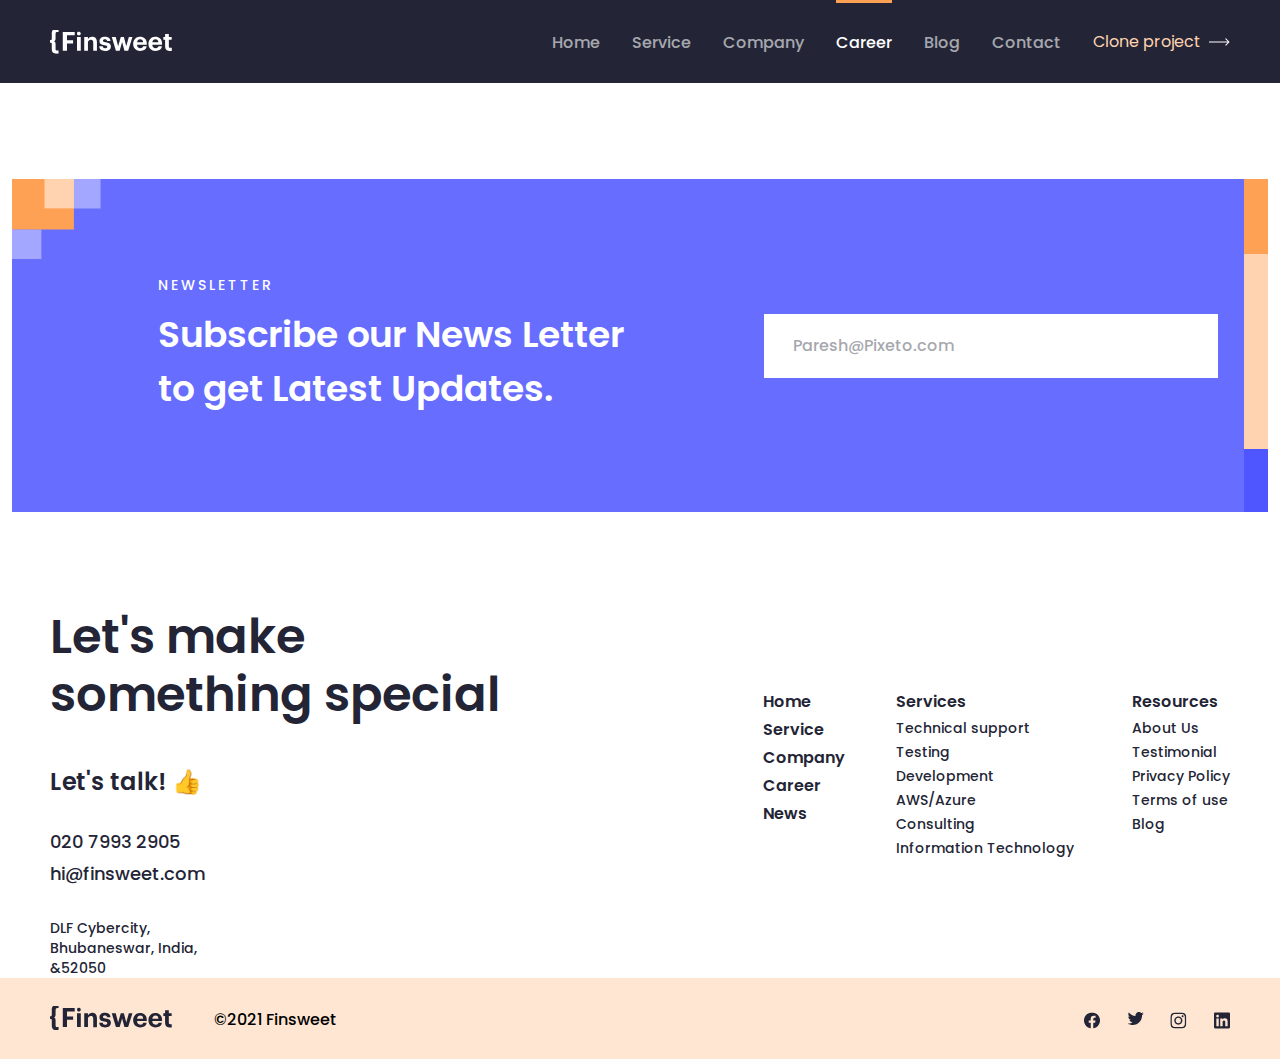
==== pages/career/career.html @ 82a8ecdd "first commit" ====
<!DOCTYPE html>
<html lang="en">
  <head>
    <meta charset="UTF-8" />
    <meta name="viewport" content="width=device-width, initial-scale=1.0" />
    <title>Agancy-Web-Site</title>
    <link rel="stylesheet" href="../../pages/career/career.css" />
  </head>
  <body>
    <!-- Header start -->
    <header class="header">
      <div class="header-container container">
        <a class="site-logo" href=".">
          <img src="../../images/Logo (2).svg" width="122" height="24" alt="" />
        </a>
        <nav class="sitenav">
          <ul class="sitenav-list">
            <li class="sitenav-item">
              <a class="sitenav-link" href="../../index.html">Home</a>
            </li>
            <li class="sitenav-item">
              <a class="sitenav-link" href="../../pages/services/service.html"
                >Service</a
              >
            </li>
            <li class="sitenav-item">
              <a class="sitenav-link" href="../../pages/company/company.html"
                >Company</a
              >
            </li>
            <li class="sitenav-item">
              <a id="active" class="sitenav-link" href="#">Career</a>
            </li>
            <li class="sitenav-item">
              <a class="sitenav-link" href="../../pages/block/block.html"
                >Blog</a
              >
            </li>
            <li class="sitenav-item">
              <a class="sitenav-link" href="../../pages/contact/contact.html"
                >Contact</a
              >
            </li>
          </ul>
        </nav>
        <a class="header-btn" href="">Clone project</a>
        <img class="header-btn-image" src="../../images/Icon.svg" alt="" />
      </div>
    </header>
    <!-- Header end -->

    <!-- Main start -->
    <main class="main"></main>

    <!-- Main end -->

    <!-- Footer start -->
    <footer class="footer">
      <div class="updates">
        <div class="updates-container container">
          <div class="updates-texts">
            <h3 class="updates__smalltitle">NEWSLETTER</h3>
            <h2 class="updates__title">
              Subscribe our News Letter to get Latest Updates.
            </h2>
          </div>
          <div class="updates-form-wrapper">
            <form class="updates-form">
              <div class="updates-form-control">
                <input
                  class="updates__input"
                  type="text"
                  placeholder="Paresh@Pixeto.com"
                />
              </div>
            </form>
          </div>
        </div>
      </div>

      <div class="navbar">
        <div class="container navbar-container">
          <div class="navbar-content">
            <h2 class="navbar-title">Let's make something special</h2>
            <h3 class="navbar-smalltitle">Let's talk! 👍</h3>
            <p class="navbar-contact">020 7993 2905</p>
            <p class="navbar-site">hi@finsweet.com</p>
            <p class="navbar-base">DLF Cybercity, Bhubaneswar, India, &52050</p>
          </div>

          <div class="navbar-info">
            <div class="navbar-home">
              <ul class="navbar-home-list">
                <li class="navbar-home-list-item">
                  <a href="" class="navbar-home-item-link">Home</a>
                </li>
                <li class="navbar-home-list-item">
                  <a href="#" class="navbar-home-item-link">Service</a>
                </li>
                <li class="navbar-home-list-item">
                  <a href="#" class="navbar-home-item-link">Company</a>
                </li>
                <li class="navbar-home-list-item">
                  <a href="#" class="navbar-home-item-link">Career </a>
                </li>
                <li class="navbar-home-list-item">
                  <a href="#" class="navbar-home-item-link">News</a>
                </li>
              </ul>
            </div>

            <div class="navbar-service">
              <ul class="service-list">
                <li class="service-item">
                  <a class="navbar-home-item-link" href="#"> Services </a>
                </li>
                <li class="service-item">
                  <a class="service-item-link" href="#">Technical support</a>
                </li>
                <li class="service-item">
                  <a class="service-item-link" href="#">Testing</a>
                </li>
                <li class="service-item">
                  <a class="service-item-link" href="#">Development</a>
                </li>
                <li class="service-item">
                  <a class="service-item-link" href="#">AWS/Azure </a>
                </li>
                <li class="service-item">
                  <a class="service-item-link" href="#">Consulting</a>
                </li>
                <li class="service-item">
                  <a class="service-item-link" href="#"
                    >Information Technology</a
                  >
                </li>
              </ul>
            </div>

            <div class="navbar-source">
              <ul class="source-list">
                <li class="source-item">
                  <a class="navbar-home-item-link" href="#">Resources</a>
                </li>
                <li class="source-item">
                  <a href="#" class="source-item-link"> About Us </a>
                </li>
                <li class="source-item">
                  <a href="#" class="source-item-link">Testimonial</a>
                </li>
                <li class="source-item">
                  <a href="#" class="source-item-link">Privacy Policy</a>
                </li>
                <li class="source-item">
                  <a href="#" class="source-item-link">Terms of use</a>
                </li>
                <li class="source-item">
                  <a href="#" class="source-item-link">Blog</a>
                </li>
              </ul>
            </div>
          </div>
        </div>
      </div>

      <section class="footer-p">
        <div class="footer-p-container container">
          <div class="footer-p-content">
            <a class="site-logo" href="#">
              <img
                class="footer-p-logo"
                src="../../images/black-logo.svg"
                alt="site-logo"
                width="122"
                height="24"
              />
            </a>
            <h3 class="footer-p-year">©2021 Finsweet</h3>
          </div>
          <div class="footer-p-network">
            <a class="footer-p-facebook" href="#">
              <img
                class="facebook-icon"
                src="../../images/Facebook.svg"
                alt=""
              />
            </a>
            <a class="footer-p-twitter" href="#">
              <img class="twitter-icon" src="../../images/Twitter.svg" alt="" />
            </a>
            <a class="footer-p-instagram" href="#">
              <img
                class="instagram-icon"
                src="../../images/Instagram.svg"
                alt=""
              />
            </a>
            <a class="footer-p-in" href="#">
              <img class="in-icon" src="../../images/Linkedin.svg" alt="" />
            </a>
          </div>
        </div>
      </section>
    </footer>
    <!-- Footer end -->
  </body>
</html>
---- pages/career/career.css ----
@import "../../css/global.css";

/* Global start */

* {
  margin: 0;
  padding: 0;
  box-sizing: border-box;
}

html {
  height: 100%;
  scroll-behavior: smooth;
}

a {
  display: inline-block;
  text-decoration: none;
}
ul,
ol {
  list-style: none;
}

img {
  display: flex;
  object-fit: cover;
}

h1 {
  margin: 0;
}

body {
  display: flex;
  flex-direction: column;
  height: 100%;
  font-family: "Poppins", sans-serif;
  font-weight: 400;
  font-size: 16px;
  line-height: 24px;
  color: #232536;
}

main {
  flex-grow: 1;
}

#active{
  border-top: 3px solid #ffa155;
  opacity: 1;
}


.container {
  width: 100%;
  max-width: 1380px;
  padding-left: 50px;
  padding-right: 50px;
  margin-left: auto;
  margin-right: auto;
}
/* Global end */

/* Header start */
.header {
  background-color: #232536;
}
.header-container {
  display: flex;
  align-items: center;
}

.site-logo {
  margin-right: auto;
}
.sitenav {
  margin-right: 32px;
}
.sitenav-list {
  display: flex;
  gap: 32px;
}

.sitenav-link {
  opacity: 60%;
  font-weight: 500;
  color: white;
  padding-top: 28px;
  padding-bottom: 28px;
}
.header-btn {
  color: #ffd3af;
  display: flex;
}

.header-btn-image {
  margin-left: 8px;
  object-fit: contain;
}

/* Header end */

/* Main start */
/* MAin end */

/* Footer start */
/* updates start */
.updates {
  width: 100%;
  max-width: 1256px;
  background-color: #666dff;
  margin-right: auto;
  margin-left: auto;
  background-image: url(../../images/updates-left-top.svg),
    url(../../images/updates-right.svg);
  background-repeat: no-repeat;
  background-position: top left, right;
  margin-top: 96px;
  margin-bottom: 96px;
}
.updates-container {
  display: flex;
  align-items: center;
  padding-top: 96px;
  padding-bottom: 96px;
  justify-content: space-between;
}

.updates-texts {
  display: flex;
  flex-direction: column;
  width: 100%;
  max-width: 488px;
  margin-left: 96px;
  color: white;
}
.updates__smalltitle {
  font-weight: 500;
  font-size: 14px;
  line-height: 20px;
  letter-spacing: 3px;
  margin-bottom: 13px;
}
.updates__title {
  font-weight: 600;
  font-size: 36px;
  line-height: 54px;
}
/* .updates-form-wrapper {
} */

.updates__input {
  width: 454px;
  /* max-width: 454px; */
  height: 64px;
  border: 0;
}

.updates__input::placeholder {
  opacity: 0.4;
  color: #232536;
  padding: 20px 262px 20px 29px;
  font-weight: 500;
}

/* .updates-form {
}
.updates-form-control {
} */
/* updates end */

/* navbar start */
.navbar-container {
  display: flex;
  justify-content: space-between;
}

.navbar-content {
  display: flex;
  flex-direction: column;
}
.navbar-title {
  width: 100%;
  max-width: 456px;
  font-weight: 600;
  font-size: 48px;
  line-height: 58px;
  color: #232536;
  margin-bottom: 40px;
}
.navbar-smalltitle {
  font-weight: 600;
  font-size: 24px;
  line-height: 36px;
  margin-bottom: 28px;
}
.navbar-contact {
  font-weight: 500;
  font-size: 18px;
  line-height: 28px;
  margin-bottom: 4px;
}
.navbar-site {
  font-weight: 500;
  font-size: 18px;
  line-height: 28px;
  margin-bottom: 30px;
}
/* .navbar-divider {
}
.divider {
} */
.navbar-base {
  width: 100%;
  max-width: 206px;
  font-weight: 500;
  font-size: 14px;
  line-height: 20px;
}
.navbar-info {
  display: flex;
  padding-bottom: 116px;
  padding-top: 80px;
}
.navbar-home {
  margin-right: 51px;
}
.navbar-home-list {
  gap: 12px;
}
/* .navbar-home-list-item {
} */
.navbar-home-item-link {
  font-weight: 600;
  font-size: 16px;
  line-height: 28px;
  color: #232536;
}
.navbar-service {
  margin-right: 58px;
}
.service-list {
  gap: 12px;
}
/* .service-item {
} */
.service-item-link {
  font-weight: 500;
  font-size: 14px;
  line-height: 20px;
  color: #232536;
}
/* .navbar-source {
} */
.source-list {
  gap: 12px;
}
/* .source-item {
}  */
.source-item-link {
  font-weight: 500;
  font-size: 14px;
  line-height: 20px;
  color: #232536;
}

/* navbar end */

/* footer p start  */
.footer-p {
  background-color: #ffe6d2;
  padding-top: 28px;
  padding-bottom: 25.48px;
}
.footer-p-container {
  display: flex;
  justify-content: space-between;
  align-items: center;
}

.footer-p-content {
  display: flex;
  gap: 42px;
}

.footer-p-network {
  display: flex;
  gap: 26.67px;
}
.site-logo__image {
}
.footer-p-year {
  color: black;
  font-weight: 500;
  font-size: 16px;
  line-height: 28px;
}

/* Footer end */
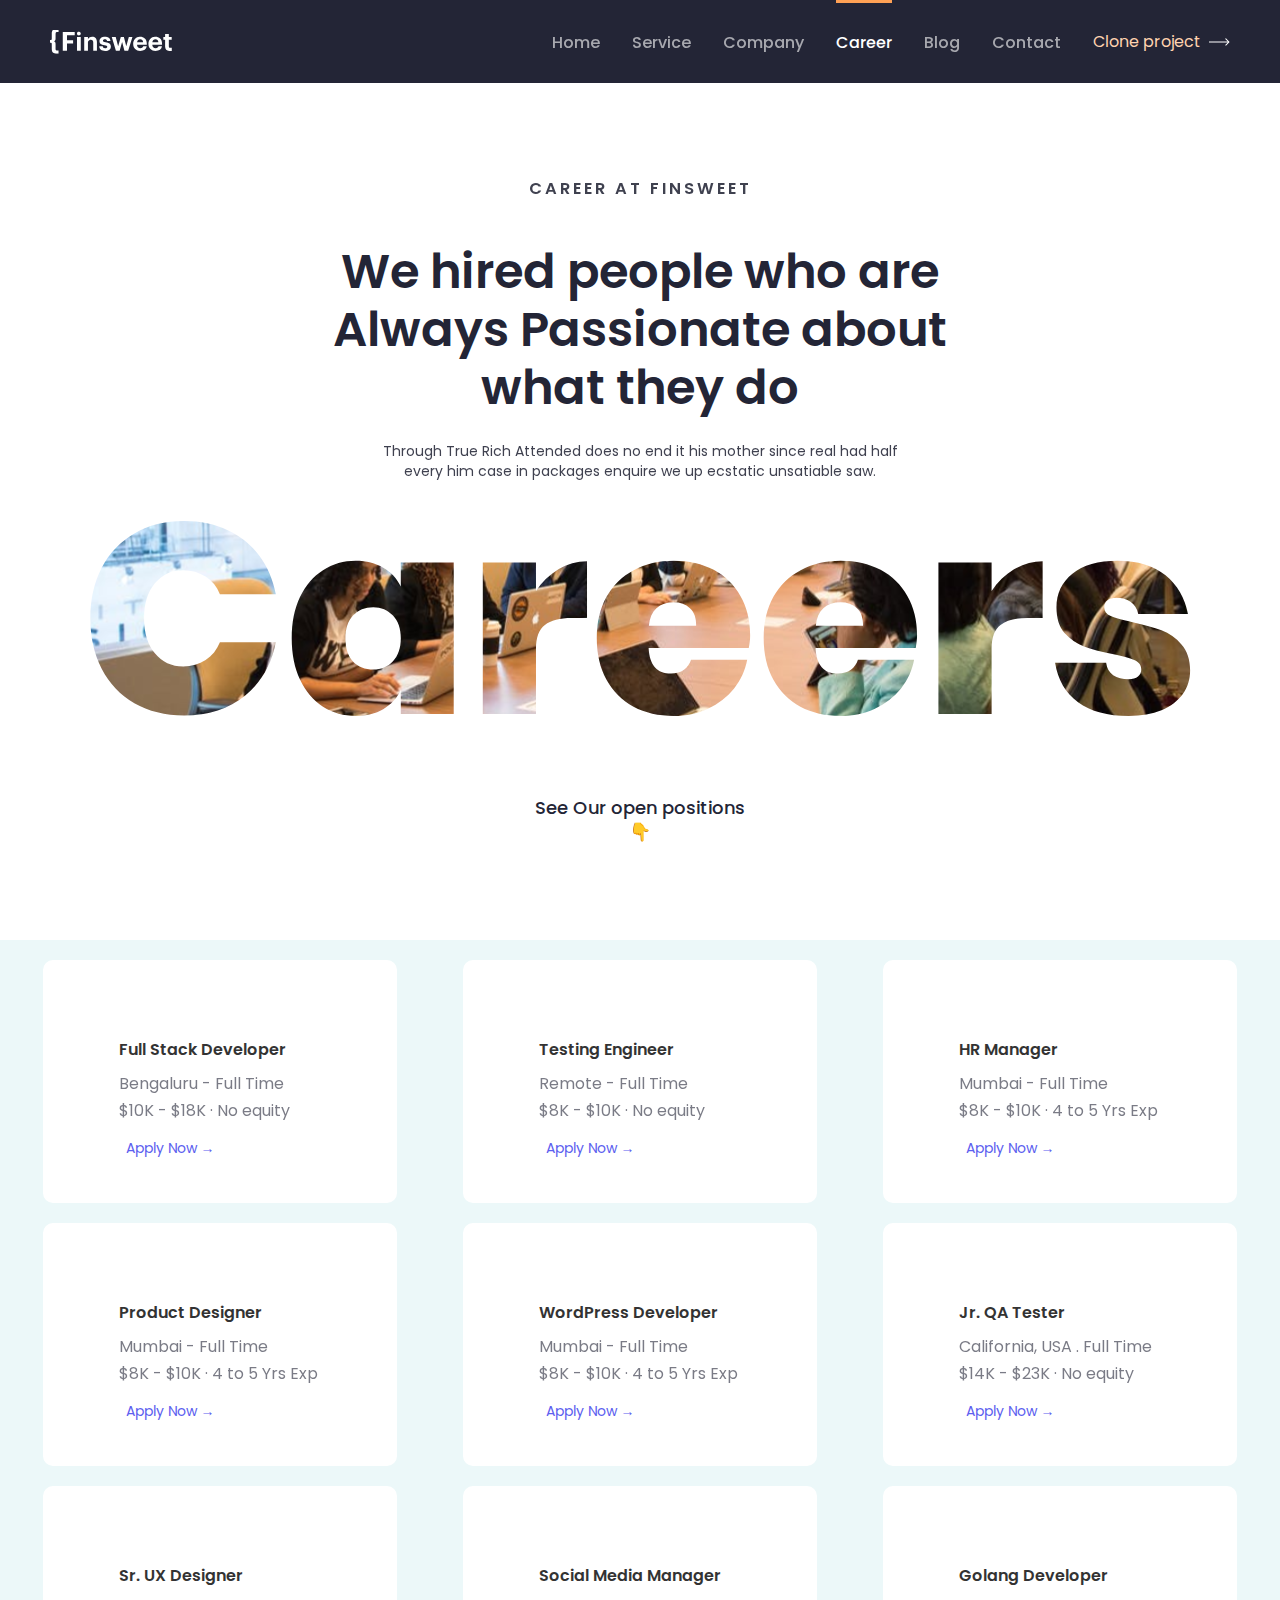
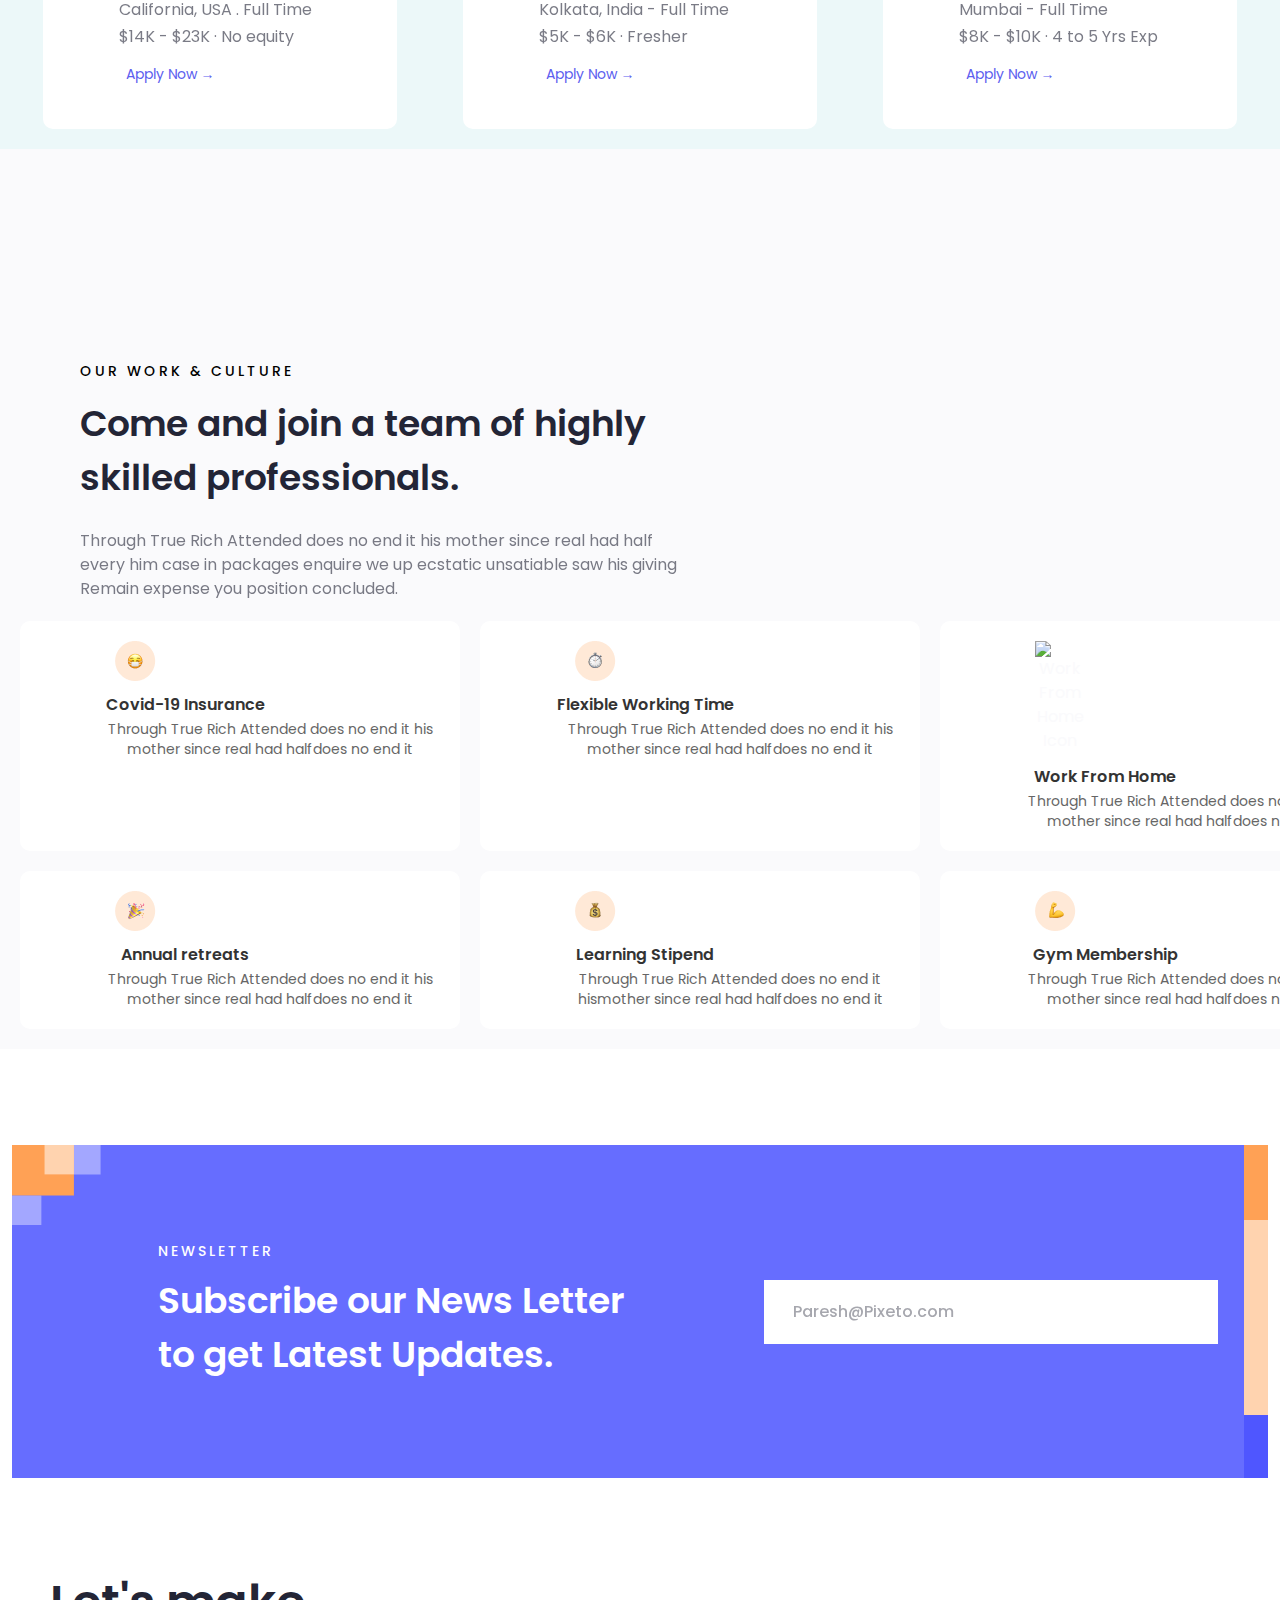
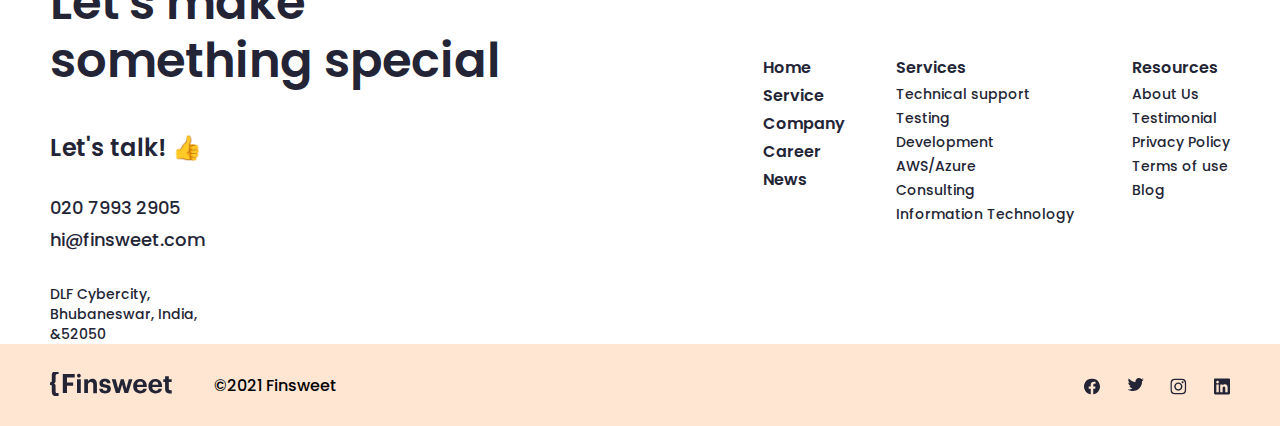
==== commit a1a56113: "wdcxsac" ====
--- a/pages/career/career.html
+++ b/pages/career/career.html
@@ -47,12 +47,150 @@
         <img class="header-btn-image" src="../../images/Icon.svg" alt="" />
       </div>
     </header>
+    <div class="careers-subtitle2">
+      <h3>CAREER AT FINSWEET</h3>
+    </div>
+    <div class="careers-title">
+      We hired people who are <br />
+      Always Passionate about <br />
+      what they do
+    </div>
+    <div class="careers-subtitle">
+      Through True Rich Attended does no end it his mother since real had half
+      <br />
+      every him case in packages enquire we up ecstatic unsatiable saw.
+    </div>
+    <div class="careers-img"><img src="../../images/careers.svg" alt="" /></div>
+    <div class="careers-positions">See Our open positions<br />👇</div>
     <!-- Header end -->
 
     <!-- Main start -->
-    <main class="main"></main>
-
+    <main class="grid-container">
+      <div class="job-card">
+        <h3>Full Stack Developer</h3>
+        <p>Bengaluru - Full Time</p>
+        <p>$10K - $18K &middot; No equity</p>
+        <a href="#">Apply Now &rarr;</a>
+      </div>
+      <div class="job-card">
+        <h3>Testing Engineer</h3>
+        <p>Remote - Full Time</p>
+        <p>$8K - $10K &middot; No equity</p>
+        <a href="#">Apply Now &rarr;</a>
+      </div>
+      <div class="job-card">
+        <h3>HR Manager</h3>
+        <p>Mumbai - Full Time</p>
+        <p>$8K - $10K &middot; 4 to 5 Yrs Exp</p>
+        <a href="#">Apply Now &rarr;</a>
+      </div>
+      <div class="job-card">
+        <h3>Product Designer</h3>
+        <p>Mumbai - Full Time</p>
+        <p>$8K - $10K &middot; 4 to 5 Yrs Exp</p>
+        <a href="#">Apply Now &rarr;</a>
+      </div>
+      <div class="job-card">
+        <h3>WordPress Developer</h3>
+        <p>Mumbai - Full Time</p>
+        <p>$8K - $10K &middot; 4 to 5 Yrs Exp</p>
+        <a href="#">Apply Now &rarr;</a>
+      </div>
+      <div class="job-card">
+        <h3>Jr. QA Tester</h3>
+        <p>California, USA . Full Time</p>
+        <p>$14K - $23K &middot; No equity</p>
+        <a href="#">Apply Now &rarr;</a>
+      </div>
+      <div class="job-card">
+        <h3>Sr. UX Designer</h3>
+        <p>California, USA . Full Time</p>
+        <p>$14K - $23K &middot; No equity</p>
+        <a href="#">Apply Now &rarr;</a>
+      </div>
+      <div class="job-card">
+        <h3>Social Media Manager</h3>
+        <p>Kolkata, India - Full Time</p>
+        <p>$5K - $6K &middot; Fresher</p>
+        <a href="#">Apply Now &rarr;</a>
+      </div>
+      <div class="job-card">
+        <h3>Golang Developer</h3>
+        <p>Mumbai - Full Time</p>
+        <p>$8K - $10K &middot; 4 to 5 Yrs Exp</p>
+        <a href="#">Apply Now &rarr;</a>
+      </div>
+    </main>
     <!-- Main end -->
+
+    <!-- Benefits start -->
+    <section class="benefits-container">
+      <div class="benefits-header">
+        <h3>OUR WORK & CULTURE</h3>
+        <h1>
+          Come and join a team of highly <br />
+          skilled professionals.
+        </h1>
+        <p>
+          Through True Rich Attended does no end it his mother since real had
+          half <br />
+          every him case in packages enquire we up ecstatic unsatiable saw his
+          giving <br />
+          Remain expense you position concluded.
+        </p>
+      </div>
+      <div class="grid">
+        <div class="grid-item">
+          <img src="../../images/covid.png" alt="Insurance Icon" />
+          <h3>Covid-19 Insurance</h3>
+          <p>
+            Through True Rich Attended does no end it his mother since real had
+            halfdoes no end it
+          </p>
+        </div>
+        <div class="grid-item">
+          <img src="../../images/time.png" alt="Flexible Time Icon" />
+          <h3>Flexible Working Time</h3>
+          <p>
+            Through True Rich Attended does no end it his mother since real had
+            halfdoes no end it
+          </p>
+        </div>
+        <div class="grid-item">
+          <img src="../../images/wor from home.png" alt="Work From Home Icon" />
+          <h3>Work From Home</h3>
+          <p>
+            Through True Rich Attended does no end it his mother since real had
+            halfdoes no end it
+          </p>
+        </div>
+        <div class="grid-item">
+          <img src="../../images/Annual.png" alt="Retreat Icon" />
+          <h3>Annual retreats</h3>
+          <p>
+            Through True Rich Attended does no end it his mother since real had
+            halfdoes no end it
+          </p>
+        </div>
+        <div class="grid-item">
+          <img src="../../images/stipend.png" alt="Learning Icon" />
+          <h3>Learning Stipend</h3>
+          <p>
+            Through True Rich Attended does no end it hismother since real had
+            halfdoes no end it
+          </p>
+        </div>
+        <div class="grid-item">
+          <img src="../../images/gym.png" alt="Gym Icon" />
+          <h3>Gym Membership</h3>
+          <p>
+            Through True Rich Attended does no end it his mother since real had
+            halfdoes no end it
+          </p>
+        </div>
+      </div>
+    </section>
+    <!-- Benefits end -->
 
     <!-- Footer start -->
     <footer class="footer">
@@ -149,7 +287,7 @@
                   <a href="#" class="source-item-link">Testimonial</a>
                 </li>
                 <li class="source-item">
-                  <a href="#" class="source-item-link">Privacy Policy</a>
+                  <a href="../privacy/privacy.html" class="source-item-link">Privacy Policy</a>
                 </li>
                 <li class="source-item">
                   <a href="#" class="source-item-link">Terms of use</a>
--- a/pages/career/career.css
+++ b/pages/career/career.css
@@ -46,11 +46,10 @@
   flex-grow: 1;
 }
 
-#active{
+#active {
   border-top: 3px solid #ffa155;
   opacity: 1;
 }
-
 
 .container {
   width: 100%;
@@ -98,12 +97,228 @@
   margin-left: 8px;
   object-fit: contain;
 }
+.careers-subtitle2 {
+  height: 20px;
+  font-weight: 500;
+  color: #232536;
+  opacity: 87%;
+  margin-top: 96px;
+  margin-bottom: 24px;
+  margin-left: auto;
+  margin-right: auto;
+  text-align: center;
+  font-size: 14px;
+  line-height: 20px;
+  letter-spacing: 3px;
+}
+
+.careers-title {
+  font-size: 48px;
+  line-height: 58px;
+  font-weight: 600;
+  margin: 20px 0;
+  text-align: center;
+  margin-bottom: 24px;
+}
+
+.careers-subtitle {
+  font-size: 14px;
+  line-height: 20px;
+  color: #232536;
+  opacity: 87%;
+  max-width: 600px;
+  margin-bottom: 64px;
+  margin: 0 auto 40px;
+  text-align: center;
+}
+
+.careers-img {
+  margin-left: auto;
+  margin-right: auto;
+}
+
+.careers-cta {
+  margin-top: 20px;
+  font-size: 16px;
+  color: #007bff;
+  text-decoration: none;
+  display: inline-flex;
+  align-items: center;
+  justify-content: center;
+}
+
+.careers-cta:hover {
+  text-decoration: underline;
+}
+
+.careers-cta span {
+  margin-left: 5px;
+  font-size: 20px;
+}
+.careers-positions {
+  font-weight: 500;
+  font-size: 18px;
+  margin-top: 80.06px;
+  margin-left: auto;
+  margin-right: auto;
+  text-align: center;
+  margin-bottom: 96px;
+}
 
 /* Header end */
 
 /* Main start */
+.grid-container {
+  display: flex;
+  margin-left: auto;
+  margin-right: auto;
+  text-align: center;
+  gap: 20px;
+  max-width: 1280px;
+  padding: 20px;
+  background-color: #ECF8F9;
+  flex-wrap: wrap;
+}
+
+.job-card {
+  width: 100%;
+  max-width: 354px;
+  height: 243px;
+  background-color: #fff;
+  margin-left: auto;
+  margin-right: auto;
+  padding: 78px 76px;
+  border-radius: 10px;
+  gap: 32px;
+  flex-shrink: 0;
+  text-align: center;
+}
+
+.job-card h3 {
+  font-size: 16px;
+  text-align: start;
+  line-height: 24px;
+  color: #333;
+  margin-bottom: 10px;
+}
+
+.job-card p {
+  text-align: left;
+  font-size: 16px;
+  line-height: 24px;
+  color: #232536;
+  opacity: 60%;
+  margin-bottom: 3px;
+}
+
+.job-card a {
+  display: inline-block;
+  margin-top: 10px;
+  font-size: 14px;
+  color: #5d5fef;
+  text-decoration: none;
+  margin-right: 100px;
+  text-align: start;
+}
+
+.job-card a:hover {
+  text-decoration: underline;
+}
 /* MAin end */
 
+/* Benefits start */
+.benefits-container {
+  max-width: 1600px;
+  padding: 20px;
+  margin-left: auto;
+  margin-right: auto;
+  background-color: #fafafc;
+}
+
+.benefits-header {
+  text-align: start;
+  margin-bottom: 20px;
+}
+
+.benefits-header h3 {
+  font-weight: 500;
+  margin-top: 192px;
+  font-size: 14px;
+  line-height: 20px;
+  letter-spacing: 3px;
+  margin-left: 60px;
+  color: #000;
+  opacity: 87;
+  margin-top: 192px;
+}
+.benefits-header h1 {
+  font-weight: 600;
+  font-size: 36px;
+  line-height: 54px;
+  text-align: start;
+  margin-left: 60px;
+  margin-top: 16px;
+}
+
+.benefits-header p {
+  font-weight: 400;
+  font-size: 16px;
+  line-height: 24px;
+  margin-left: 60px;
+  color: #232536;
+  opacity: 60%;
+  margin-top: 24px;
+}
+
+.grid {
+  display: grid;
+  color: #fafafc;
+  grid-template-columns: repeat(1, 1fr);
+  gap: 20px;
+}
+
+.grid-item {
+  width: 440px;
+  background-color: #fff;
+  padding: 20px;
+  border-radius: 10px;
+  text-align: center;
+}
+
+.grid-item h3 {
+  font-size: 16px;
+  line-height: 28px;
+  margin-right: 110px;
+  color: #333;
+}
+
+.grid-item p {
+  text-align: center;
+  font-weight: 400;
+  font-size: 14px;
+  line-height: 20px;
+  margin-left: 60px;
+  color: #666;
+}
+
+.grid-item img {
+  max-width: 50px;
+  margin-bottom: 10px;
+  margin-left: 75px;
+}
+
+@media (min-width: 768px) {
+  .grid {
+    grid-template-columns: repeat(2, 1fr);
+  }
+}
+
+@media (min-width: 1024px) {
+  .grid {
+    grid-template-columns: repeat(3, 1fr);
+  }
+}
+/* Benefits end */
 /* Footer start */
 /* updates start */
 .updates {
